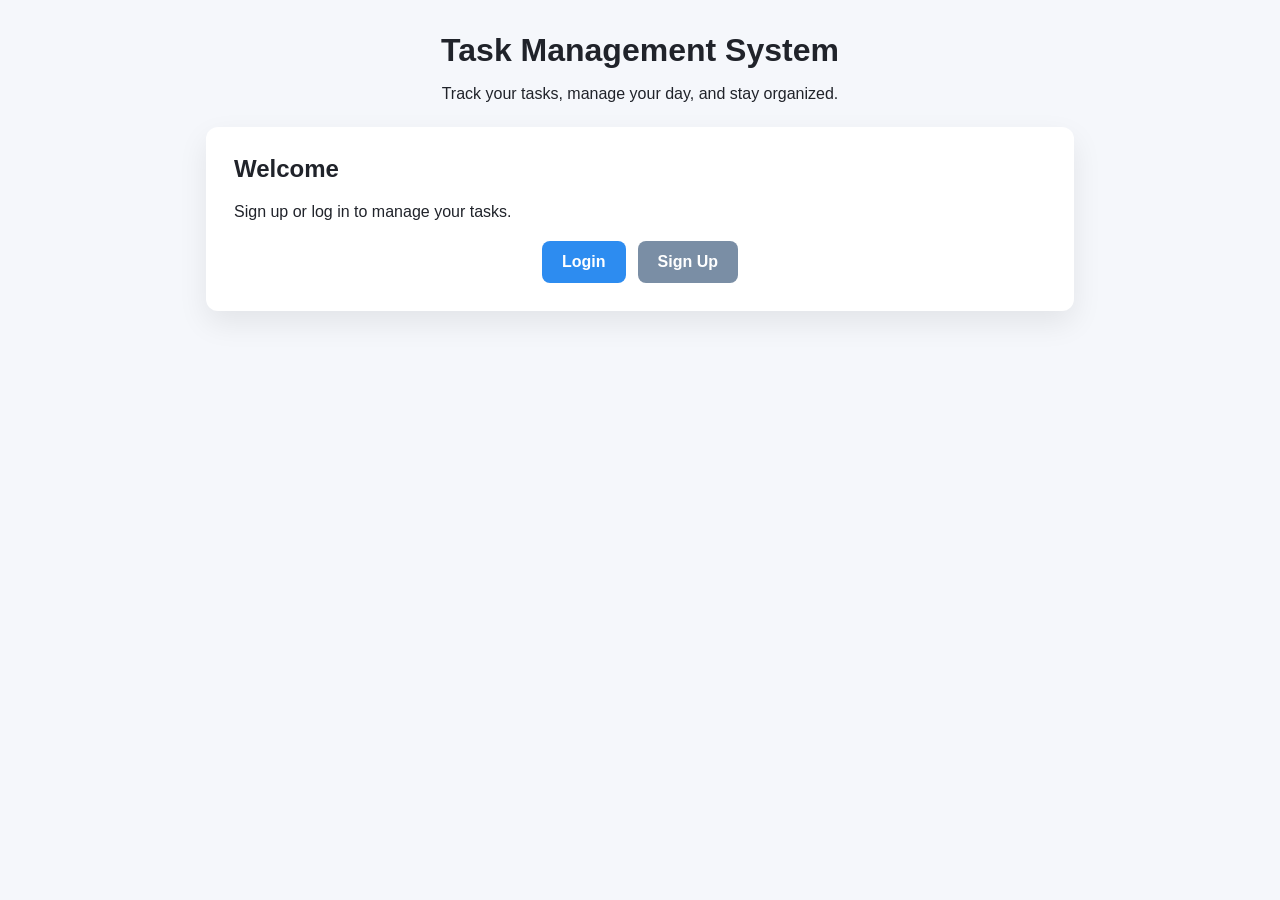
==== frontend/index.html @ 68c85bad "Initial project setup" ====
<!DOCTYPE html>
<html lang="en">
<head>
  <meta charset="UTF-8" />
  <meta name="viewport" content="width=device-width, initial-scale=1.0" />
  <title>Task Management</title>
  <link rel="stylesheet" href="css/style.css" />
</head>
<body>
  <div class="container">
    <header>
      <h1>Task Management System</h1>
      <p>Track your tasks, manage your day, and stay organized.</p>
    </header>

    <main>
      <div class="card">
        <h2>Welcome</h2>
        <p>Sign up or log in to manage your tasks.</p>
        <div class="actions">
          <a href="login.html" class="button">Login</a>
          <a href="signup.html" class="button secondary">Sign Up</a>
        </div>
      </div>
    </main>
  </div>
</body>
</html>
---- frontend/css/style.css ----
* {
  box-sizing: border-box;
}

body {
  margin: 0;
  font-family: Arial, sans-serif;
  background: #f5f7fb;
  color: #20232a;
}

.container {
  max-width: 900px;
  margin: 0 auto;
  padding: 32px 16px;
}

header,
.page-header {
  text-align: center;
  margin-bottom: 24px;
}

.card {
  background: #ffffff;
  border-radius: 12px;
  padding: 28px;
  box-shadow: 0 12px 30px rgba(0, 0, 0, 0.08);
}

.form-card {
  max-width: 420px;
  margin: 0 auto;
}

h1 {
  margin: 0 0 12px;
  font-size: 2rem;
}

h2 {
  margin-top: 0;
}

label {
  display: block;
  margin: 16px 0 8px;
  font-weight: 600;
}

input[type="text"],
input[type="email"],
input[type="password"] {
  width: 100%;
  padding: 12px 14px;
  border: 1px solid #dfe3ea;
  border-radius: 8px;
  font-size: 1rem;
}

.button {
  display: inline-block;
  background: #2d8cf0;
  color: #ffffff;
  border: none;
  padding: 12px 20px;
  border-radius: 8px;
  text-decoration: none;
  font-weight: 700;
  cursor: pointer;
}

.button.secondary {
  background: #7a8ea5;
}

.actions {
  display: flex;
  gap: 12px;
  justify-content: center;
  flex-wrap: wrap;
  margin-top: 20px;
}

.small {
  color: #58637b;
  margin-top: 16px;
  text-align: center;
}

.inline-form {
  display: flex;
  gap: 12px;
  flex-wrap: wrap;
  align-items: center;
  margin-bottom: 20px;
}

.inline-form input {
  flex: 1;
}

.task-list {
  list-style: none;
  padding: 0;
  margin: 0;
}

.task-list li {
  padding: 14px 16px;
  border-bottom: 1px solid #e5e9f2;
}

.task-list li:last-child {
  border-bottom: none;
}

@media (max-width: 640px) {
  .inline-form {
    flex-direction: column;
  }
}
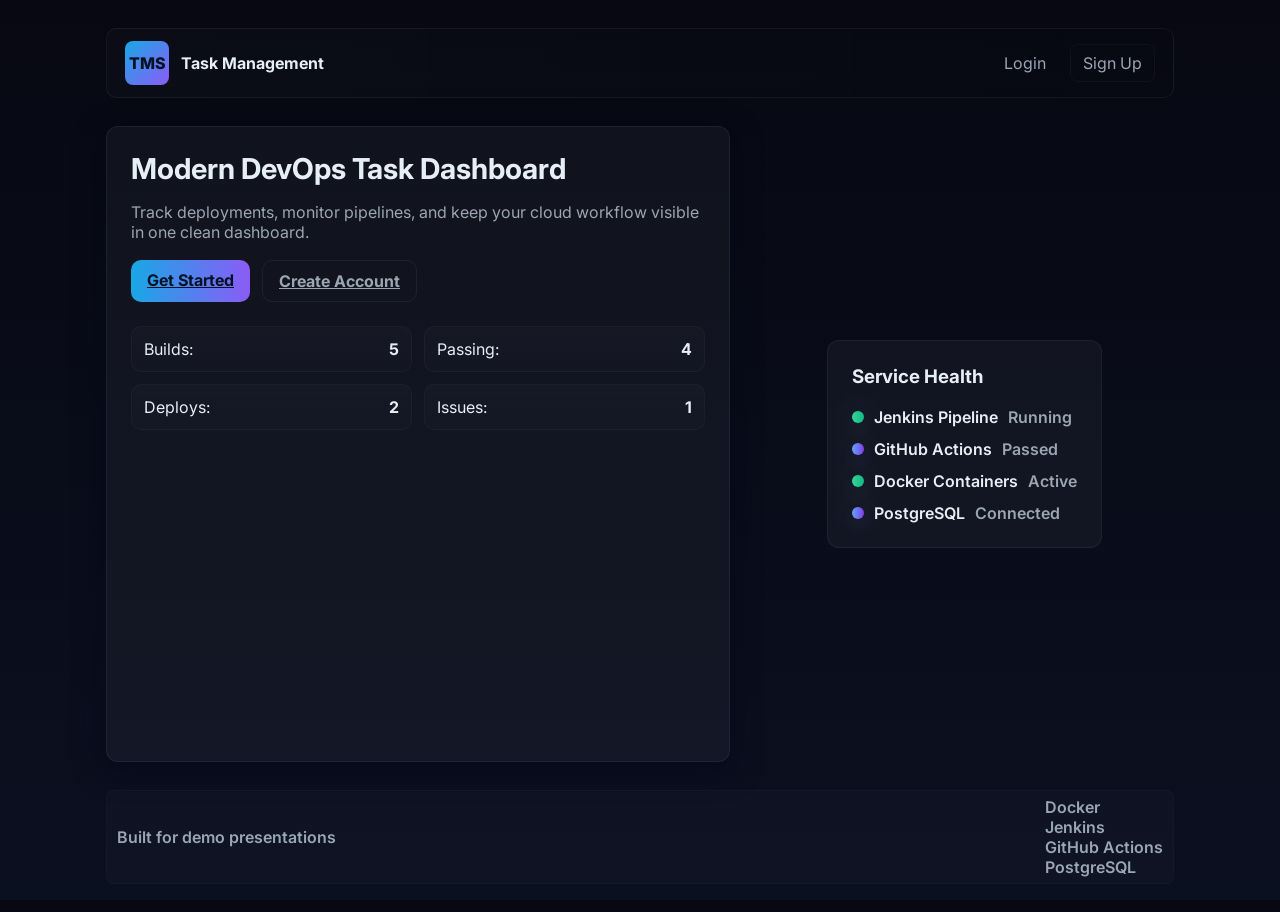
==== commit b13f71a9: "Updated polished frontend" ====
--- a/frontend/index.html
+++ b/frontend/index.html
@@ -1,28 +1,71 @@
 <!DOCTYPE html>
 <html lang="en">
+
 <head>
-  <meta charset="UTF-8" />
-  <meta name="viewport" content="width=device-width, initial-scale=1.0" />
-  <title>Task Management</title>
-  <link rel="stylesheet" href="css/style.css" />
+    <meta charset="UTF-8" />
+    <meta name="viewport" content="width=device-width, initial-scale=1.0" />
+    <title>Task Management</title>
+    <link rel="preconnect" href="https://fonts.googleapis.com">
+    <link rel="preconnect" href="https://fonts.gstatic.com" crossorigin>
+    <link href="https://fonts.googleapis.com/css2?family=Inter:wght@300;400;600;700&display=swap" rel="stylesheet">
+    <link rel="stylesheet" href="css/style.css" />
 </head>
+
 <body>
-  <div class="container">
-    <header>
-      <h1>Task Management System</h1>
-      <p>Track your tasks, manage your day, and stay organized.</p>
-    </header>
+    <div class="page-root">
+        <nav class="nav">
+            <div class="nav-left">
+                <div class="logo">TMS</div>
+                <div class="brand">Task Management</div>
+            </div>
+            <div class="nav-right">
+                <a class="nav-link" href="login.html">Login</a>
+                <a class="nav-link btn-ghost" href="signup.html">Sign Up</a>
+            </div>
+        </nav>
 
-    <main>
-      <div class="card">
-        <h2>Welcome</h2>
-        <p>Sign up or log in to manage your tasks.</p>
-        <div class="actions">
-          <a href="login.html" class="button">Login</a>
-          <a href="signup.html" class="button secondary">Sign Up</a>
-        </div>
-      </div>
-    </main>
-  </div>
+        <main class="hero">
+            <section class="hero-card card-animate">
+                <h1>Modern DevOps Task Dashboard</h1>
+                <p class="muted">Track deployments, monitor pipelines, and keep your cloud workflow visible in one clean
+                    dashboard.</p>
+                <div class="actions">
+                    <a href="login.html" class="button">Get Started</a>
+                    <a href="signup.html" class="button secondary">Create Account</a>
+                </div>
+                <div class="visual-grid" style="margin-top:24px">
+                    <div class="mini-card">Builds: <strong>5</strong></div>
+                    <div class="mini-card">Passing: <strong>4</strong></div>
+                    <div class="mini-card">Deploys: <strong>2</strong></div>
+                    <div class="mini-card">Issues: <strong>1</strong></div>
+                </div>
+            </section>
+            <section class="hero-visual card-animate" aria-hidden>
+                <div class="panel" style="padding:24px">
+                    <h3 style="margin-top:0">Service Health</h3>
+                    <div style="display:flex;flex-direction:column;gap:12px;margin-top:18px">
+                        <div class="status-row"><span class="status-dot online pulse"></span> Jenkins Pipeline <span
+                                class="muted">Running</span></div>
+                        <div class="status-row"><span class="status-dot success pulse"></span> GitHub Actions <span
+                                class="muted">Passed</span></div>
+                        <div class="status-row"><span class="status-dot online pulse"></span> Docker Containers <span
+                                class="muted">Active</span></div>
+                        <div class="status-row"><span class="status-dot success pulse"></span> PostgreSQL <span
+                                class="muted">Connected</span></div>
+                    </div>
+                </div>
+            </section>
+        </main>
+        <footer class="site-footer">
+            <div class="muted">Built for demo presentations</div>
+            <div class="tech-list">
+                <div class="tech-item">Docker</div>
+                <div class="tech-item">Jenkins</div>
+                <div class="tech-item">GitHub Actions</div>
+                <div class="tech-item">PostgreSQL</div>
+            </div>
+        </footer>
+    </div>
 </body>
-</html>
+
+</html>
--- a/frontend/css/style.css
+++ b/frontend/css/style.css
@@ -1,122 +1,519 @@
+:root {
+    --bg: #0b1020;
+    --card: rgba(255, 255, 255, 0.04);
+    --glass: rgba(255, 255, 255, 0.03);
+    --muted: #9aa6b2;
+    --accent: #19a7e5;
+    --accent-2: #8b5cf6;
+    --glass-border: rgba(255, 255, 255, 0.06);
+}
+
 * {
-  box-sizing: border-box;
-}
-
+    box-sizing: border-box
+}
+
+html,
 body {
-  margin: 0;
-  font-family: Arial, sans-serif;
-  background: #f5f7fb;
-  color: #20232a;
-}
-
-.container {
-  max-width: 900px;
-  margin: 0 auto;
-  padding: 32px 16px;
-}
-
-header,
-.page-header {
-  text-align: center;
-  margin-bottom: 24px;
-}
-
-.card {
-  background: #ffffff;
-  border-radius: 12px;
-  padding: 28px;
-  box-shadow: 0 12px 30px rgba(0, 0, 0, 0.08);
-}
-
-.form-card {
-  max-width: 420px;
-  margin: 0 auto;
-}
-
-h1 {
-  margin: 0 0 12px;
-  font-size: 2rem;
-}
-
-h2 {
-  margin-top: 0;
-}
-
-label {
-  display: block;
-  margin: 16px 0 8px;
-  font-weight: 600;
-}
-
-input[type="text"],
-input[type="email"],
-input[type="password"] {
-  width: 100%;
-  padding: 12px 14px;
-  border: 1px solid #dfe3ea;
-  border-radius: 8px;
-  font-size: 1rem;
+    height: 100%
+}
+
+body {
+    margin: 0;
+    font-family: Inter, system-ui, -apple-system, 'Segoe UI', Roboto, 'Helvetica Neue', Arial;
+    background: linear-gradient(180deg, #070812 0%, #0b1020 100%);
+    color: #e6eef6;
+    -webkit-font-smoothing: antialiased;
+}
+
+.page-root {
+    max-width: 1100px;
+    margin: 24px auto;
+    padding: 20px
+}
+
+/* NAV */
+.nav {
+    display: flex;
+    justify-content: space-between;
+    align-items: center;
+    padding: 12px 18px;
+    border-radius: 10px;
+    background: linear-gradient(90deg, rgba(255, 255, 255, 0.02), transparent);
+    backdrop-filter: blur(6px);
+    border: 1px solid var(--glass-border)
+}
+
+.logo {
+    width: 44px;
+    height: 44px;
+    border-radius: 8px;
+    background: linear-gradient(135deg, var(--accent), var(--accent-2));
+    display: flex;
+    align-items: center;
+    justify-content: center;
+    font-weight: 800;
+    color: #061124
+}
+
+.brand {
+    margin-left: 12px;
+    font-weight: 700
+}
+
+.nav-left {
+    display: flex;
+    align-items: center
+}
+
+.nav-right {
+    display: flex;
+    gap: 12px;
+    align-items: center
+}
+
+.nav-link {
+    color: var(--muted);
+    text-decoration: none;
+    padding: 8px 12px;
+    border-radius: 8px
+}
+
+.nav-link:hover {
+    color: #fff;
+    background: rgba(255, 255, 255, 0.02)
+}
+
+.btn-ghost {
+    border: 1px solid rgba(255, 255, 255, 0.04);
+    padding: 8px 12px
+}
+
+/* HERO */
+.hero {
+    display: grid;
+    grid-template-columns: 1fr 420px;
+    gap: 24px;
+    margin-top: 28px
+}
+
+.hero-card {
+    background: var(--card);
+    padding: 36px;
+    border-radius: 12px;
+    border: 1px solid var(--glass-border);
+    box-shadow: 0 8px 30px rgba(2, 6, 23, 0.6)
+}
+
+.hero-card h1 {
+    margin: 0 0 8px;
+    font-size: 1.8rem
+}
+
+.muted {
+    color: var(--muted)
+}
+
+.hero-visual {
+    display: flex;
+    align-items: center;
+    justify-content: center
+}
+
+.visual-grid {
+    display: grid;
+    grid-template-columns: repeat(2, 1fr);
+    gap: 12px
+}
+
+.mini-card {
+    background: linear-gradient(180deg, rgba(255, 255, 255, 0.02), rgba(255, 255, 255, 0.01));
+    padding: 14px;
+    border-radius: 10px;
+    border: 1px solid rgba(255, 255, 255, 0.03);
+    text-align: center
+}
+
+.actions {
+    display: flex;
+    gap: 12px;
+    margin-top: 18px
 }
 
 .button {
-  display: inline-block;
-  background: #2d8cf0;
-  color: #ffffff;
-  border: none;
-  padding: 12px 20px;
-  border-radius: 8px;
-  text-decoration: none;
-  font-weight: 700;
-  cursor: pointer;
+    background: linear-gradient(90deg, var(--accent), var(--accent-2));
+    color: #041226;
+    border: none;
+    padding: 10px 16px;
+    font-weight: 700;
+    border-radius: 10px;
+    cursor: pointer
 }
 
 .button.secondary {
-  background: #7a8ea5;
-}
-
-.actions {
-  display: flex;
-  gap: 12px;
-  justify-content: center;
-  flex-wrap: wrap;
-  margin-top: 20px;
+    background: transparent;
+    border: 1px solid rgba(255, 255, 255, 0.06);
+    color: var(--muted)
+}
+
+/* Button interactions */
+.button,
+.button.secondary,
+.nav-link,
+.btn-ghost {
+    transition: transform .14s ease, box-shadow .14s ease, opacity .14s ease;
+}
+
+.button:hover {
+    transform: translateY(-3px);
+    box-shadow: 0 10px 30px rgba(25, 167, 229, 0.14)
+}
+
+.button.secondary:hover {
+    transform: translateY(-2px);
+    box-shadow: 0 6px 18px rgba(139, 92, 246, 0.06)
+}
+
+/* Status indicators */
+.status-row {
+    display: flex;
+    align-items: center;
+    gap: 10px;
+    font-weight: 600;
+    color: #e6eef6
+}
+
+.status-dot {
+    width: 12px;
+    height: 12px;
+    border-radius: 999px;
+    display: inline-block;
+    box-shadow: 0 4px 14px rgba(0, 0, 0, 0.6)
+}
+
+.status-dot.online {
+    background: linear-gradient(90deg, #34d399, #10b981);
+    box-shadow: 0 6px 18px rgba(16, 185, 129, 0.12)
+}
+
+.status-dot.success {
+    background: linear-gradient(90deg, #60a5fa, #7c3aed);
+    box-shadow: 0 6px 18px rgba(99, 102, 241, 0.12)
+}
+
+.status-dot.warn {
+    background: linear-gradient(90deg, #f59e0b, #f97316);
+    box-shadow: 0 6px 18px rgba(249, 115, 22, 0.12)
+}
+
+.status-dot.offline {
+    background: linear-gradient(90deg, #ef4444, #b91c1c);
+    box-shadow: 0 6px 18px rgba(239, 68, 68, 0.12)
+}
+
+/* Footer */
+.site-footer {
+    margin-top: 28px;
+    padding: 14px 18px;
+    border-radius: 10px;
+    background: linear-gradient(180deg, rgba(255, 255, 255, 0.01), transparent);
+    border: 1px solid var(--glass-border);
+    display: flex;
+    justify-content: space-between;
+    align-items: center;
+    gap: 12px;
+    margin-bottom: 12px;
+    background: rgba(255, 255, 255, 0.02);
+    padding: 6px 10px;
+    border-radius: 8px;
+    font-weight: 600;
+    color: var(--muted);
+    border: 1px solid rgba(255, 255, 255, 0.02)
+}
+
+/* Reduce excessive vertical padding */
+.page-root {
+    min-height: 100vh;
+    display: flex;
+    flex-direction: column;
+    margin: 12px auto;
+    padding: 16px;
+}
+
+.page-root main {
+    flex: 1;
+}
+
+.hero-card {
+    padding: 24px;
+}
+
+/* Recent activity mini-cards tweak */
+.mini-card {
+    display: flex;
+    justify-content: space-between;
+    align-items: center;
+    padding: 12px;
+}
+
+@media (max-width:760px) {
+    .hero {
+        grid-template-columns: 1fr;
+    }
+
+    .hero-card {
+        order: 2;
+    }
+
+    aside {
+        order: 1;
+    }
+}
+
+/* Icons */
+.icon {
+    width: 18px;
+    height: 18px;
+    fill: currentColor;
+    display: inline-block;
+    vertical-align: middle;
+}
+
+.status-icon {
+    width: 14px;
+    height: 14px;
+    margin-right: 8px;
+    vertical-align: middle;
+}
+
+/* Subtle entrance/exit animations */
+.card-animate {
+    animation: cardIn .38s cubic-bezier(.2, .9, .2, 1);
+}
+
+@keyframes cardIn {
+    from {
+        opacity: 0;
+        transform: translateY(6px) scale(.995);
+    }
+
+    to {
+        opacity: 1;
+        transform: none;
+    }
+}
+
+.task-item {
+    opacity: 0;
+    transform: translateY(6px);
+    animation: taskIn .28s cubic-bezier(.2, .9, .2, 1) forwards;
+}
+
+@keyframes taskIn {
+    to {
+        opacity: 1;
+        transform: none;
+    }
+}
+
+.task-item.removing {
+    animation: taskOut .22s ease forwards;
+}
+
+@keyframes taskOut {
+    to {
+        opacity: 0;
+        transform: translateX(8px) scale(.98);
+    }
+}
+
+/* Status pulse */
+.status-dot.pulse {
+    position: relative;
+}
+
+.status-dot.pulse:after {
+    content: '';
+    position: absolute;
+    inset: 0;
+    border-radius: 999px;
+    box-shadow: 0 0 14px currentColor;
+    opacity: .18;
+    transform: scale(1.25);
+    filter: blur(6px);
+}
+
+/* Icons in nav */
+.nav .logo svg {
+    width: 28px;
+    height: 28px;
+}
+
+/* prefer-reduced-motion */
+@media (prefers-reduced-motion: reduce) {
+    * {
+        animation: none !important;
+        transition: none !important;
+    }
+}
+
+/* AUTH PAGES */
+.auth-page {
+    display: flex;
+    align-items: center;
+    justify-content: center;
+    min-height: calc(100vh - 64px);
+    padding: 40px;
+}
+
+.auth-card {
+    display: flex;
+    width: 920px;
+    border-radius: 14px;
+    overflow: hidden;
+    background: linear-gradient(180deg, rgba(255, 255, 255, 0.02), transparent);
+    border: 1px solid var(--glass-border);
+}
+
+.auth-left {
+    flex: 1;
+    padding: 36px;
+}
+
+.auth-right {
+    width: 340px;
+    background: linear-gradient(180deg, rgba(255, 255, 255, 0.02), rgba(255, 255, 255, 0.01));
+    display: flex;
+    flex-direction: column;
+    align-items: center;
+    justify-content: center;
+    padding: 28px;
+}
+
+.brand-large {
+    background: linear-gradient(135deg, var(--accent), var(--accent-2));
+    -webkit-background-clip: text;
+    background-clip: text;
+    color: transparent;
+    font-size: 48px;
+    font-weight: 800;
+}
+
+.auth-form label {
+    display: block;
+    margin-top: 12px;
+    font-weight: 600;
+    color: #d8e6f4;
+}
+
+.auth-form input {
+    width: 100%;
+    padding: 12px 14px;
+    margin-top: 6px;
+    border-radius: 10px;
+    border: 1px solid rgba(255, 255, 255, 0.04);
+    background: transparent;
+    color: inherit;
 }
 
 .small {
-  color: #58637b;
-  margin-top: 16px;
-  text-align: center;
+    margin-top: 12px;
+    color: var(--muted);
+}
+
+display: flex;
+gap: 12px
+}
+
+.summary-card {
+    flex: 1;
+    padding: 18px;
+    border-radius: 12px;
+    background: var(--glass);
+    border: 1px solid var(--glass-border);
+    text-align: left
+}
+
+.summary-card h3 {
+    margin: 0;
+    font-size: 0.9rem;
+    color: var(--muted)
+}
+
+.summary-card p {
+    margin: 8px 0 0;
+    font-size: 1.4rem;
+    font-weight: 700
+}
+
+.panel {
+    background: var(--card);
+    padding: 18px;
+    border-radius: 12px;
+    border: 1px solid var(--glass-border)
+}
+
+.tasks-header {
+    display: flex;
+    justify-content: space-between;
+    align-items: center;
+    margin-bottom: 12px
 }
 
 .inline-form {
-  display: flex;
-  gap: 12px;
-  flex-wrap: wrap;
-  align-items: center;
-  margin-bottom: 20px;
+    display: flex;
+    gap: 8px
 }
 
 .inline-form input {
-  flex: 1;
+    flex: 1;
+    padding: 10px;
+    border-radius: 8px;
+    border: 1px solid rgba(255, 255, 255, 0.04);
+    background: transparent;
+    color: inherit
 }
 
 .task-list {
-  list-style: none;
-  padding: 0;
-  margin: 0;
+    list-style: none;
+    padding: 0;
+    margin: 0
 }
 
 .task-list li {
-  padding: 14px 16px;
-  border-bottom: 1px solid #e5e9f2;
-}
-
-.task-list li:last-child {
-  border-bottom: none;
-}
-
-@media (max-width: 640px) {
-  .inline-form {
-    flex-direction: column;
-  }
-}
+    padding: 12px;
+    border-radius: 8px;
+    margin-bottom: 8px;
+    background: linear-gradient(180deg, rgba(255, 255, 255, 0.01), transparent);
+    border: 1px solid rgba(255, 255, 255, 0.02);
+    cursor: pointer;
+    display: flex;
+    justify-content: space-between;
+    align-items: center
+}
+
+.task-list li:hover {
+    transform: translateY(-2px);
+    box-shadow: 0 8px 20px rgba(2, 6, 23, 0.5)
+}
+
+.chip {
+    padding: 6px 10px;
+    border-radius: 999px;
+    background: rgba(255, 255, 255, 0.03);
+    border: 1px solid rgba(255, 255, 255, 0.02);
+    font-weight: 600
+}
+
+@media (max-width:980px) {
+    .hero {
+        grid-template-columns: 1fr
+    }
+
+    .dashboard {
+        grid-template-columns: 1fr
+    }
+
+    .page-root {
+        padding: 12px
+    }
+}
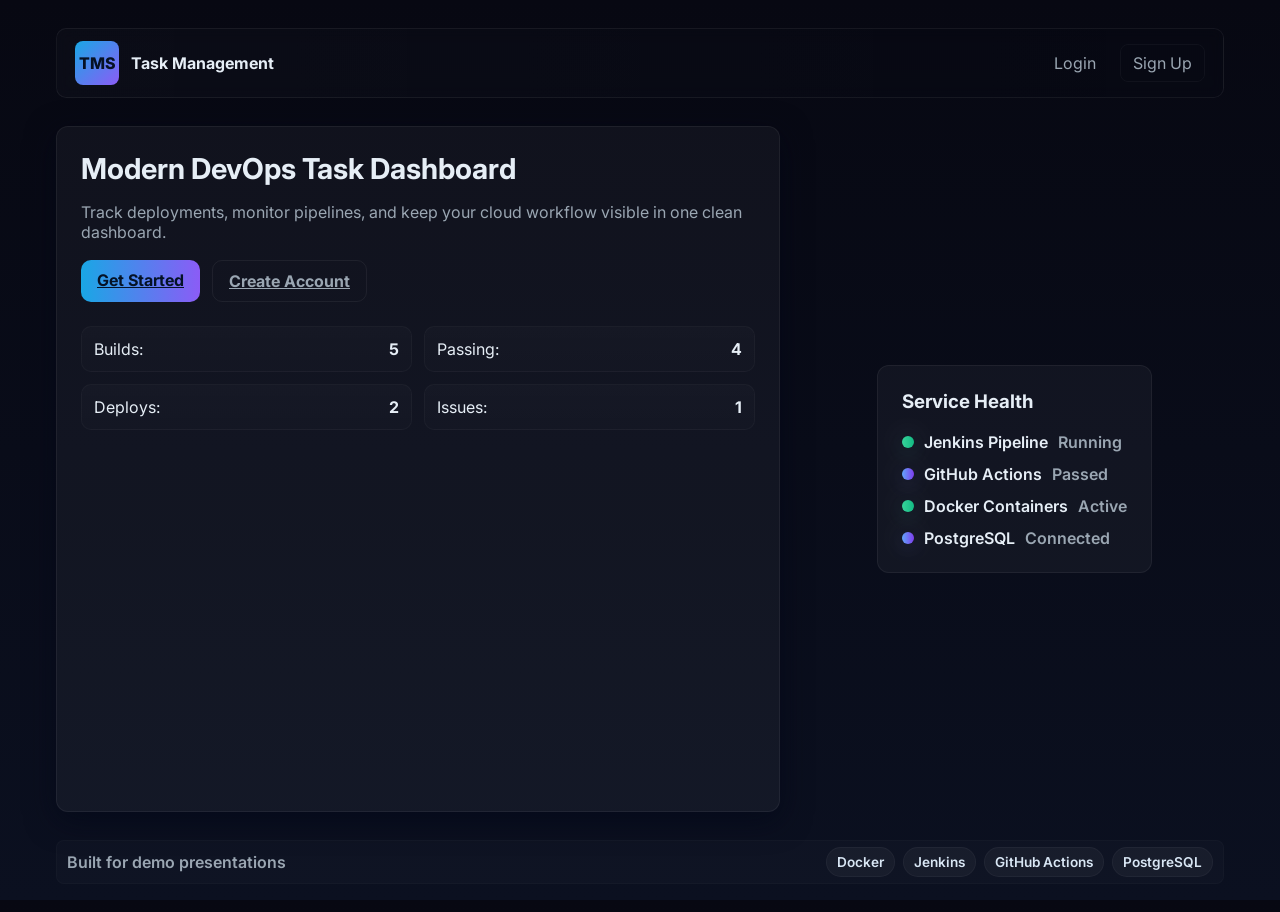
==== commit 6e8a440b: "Enhanced DevOps dashboard and activity system" ====
--- a/frontend/index.html
+++ b/frontend/index.html
@@ -8,7 +8,7 @@
     <link rel="preconnect" href="https://fonts.googleapis.com">
     <link rel="preconnect" href="https://fonts.gstatic.com" crossorigin>
     <link href="https://fonts.googleapis.com/css2?family=Inter:wght@300;400;600;700&display=swap" rel="stylesheet">
-    <link rel="stylesheet" href="css/style.css" />
+    <link rel="stylesheet" href="css/style.css?v=20260521-4" />
 </head>
 
 <body>
@@ -68,4 +68,4 @@
     </div>
 </body>
 
-</html>+</html>
--- a/frontend/css/style.css
+++ b/frontend/css/style.css
@@ -6,6 +6,12 @@
     --accent: #19a7e5;
     --accent-2: #8b5cf6;
     --glass-border: rgba(255, 255, 255, 0.06);
+    --status-pending: #f59e0b;
+    --status-progress: #19a7e5;
+    --status-done: #10b981;
+    --danger: #ef4444;
+    --warning: #f59e0b;
+    --success: #10b981;
 }
 
 * {
@@ -26,9 +32,12 @@
 }
 
 .page-root {
-    max-width: 1100px;
-    margin: 24px auto;
-    padding: 20px
+    max-width: 1200px;
+    margin: 0 auto;
+    padding: 16px;
+    min-height: 100vh;
+    display: flex;
+    flex-direction: column;
 }
 
 /* NAV */
@@ -179,7 +188,8 @@
     align-items: center;
     gap: 10px;
     font-weight: 600;
-    color: #e6eef6
+    color: #e6eef6;
+    flex-wrap: wrap;
 }
 
 .status-dot {
@@ -253,6 +263,68 @@
     justify-content: space-between;
     align-items: center;
     padding: 12px;
+}
+
+.activity-item {
+    gap: 10px;
+    text-align: left;
+    border-left: 4px solid rgba(255, 255, 255, 0.12);
+}
+
+.activity-item strong {
+    display: block;
+    margin-bottom: 2px;
+}
+
+.activity-icon {
+    width: 28px;
+    height: 28px;
+    border-radius: 8px;
+    display: inline-flex;
+    align-items: center;
+    justify-content: center;
+    flex-shrink: 0;
+    background: rgba(255, 255, 255, 0.05);
+}
+
+.activity-build {
+    border-left-color: var(--status-progress);
+}
+
+.activity-build .activity-icon {
+    color: var(--status-progress);
+    background: rgba(25, 167, 229, 0.12);
+}
+
+.activity-deploy {
+    border-left-color: var(--status-done);
+}
+
+.activity-deploy .activity-icon {
+    color: var(--status-done);
+    background: rgba(16, 185, 129, 0.12);
+}
+
+.activity-task {
+    border-left-color: var(--status-pending);
+}
+
+.activity-task .activity-icon {
+    color: var(--status-pending);
+    background: rgba(245, 158, 11, 0.12);
+}
+
+.activity-database {
+    border-left-color: var(--accent-2);
+}
+
+.activity-database .activity-icon {
+    color: var(--accent-2);
+    background: rgba(139, 92, 246, 0.12);
+}
+
+.activity-system {
+    border-left-color: var(--muted);
 }
 
 @media (max-width:760px) {
@@ -420,8 +492,17 @@
     color: var(--muted);
 }
 
-display: flex;
-gap: 12px
+.summary {
+    display: flex;
+    gap: 12px;
+    flex-wrap: wrap;
+}
+
+.dashboard {
+    display: grid;
+    grid-template-columns: minmax(0, 1fr) 320px;
+    gap: 18px;
+    align-items: start;
 }
 
 .summary-card {
@@ -496,6 +577,120 @@
     box-shadow: 0 8px 20px rgba(2, 6, 23, 0.5)
 }
 
+.task-item-content {
+    min-width: 0;
+    display: flex;
+    flex-direction: column;
+    gap: 8px;
+}
+
+.task-item-title {
+    font-weight: 700;
+    word-break: break-word;
+}
+
+.task-item-actions {
+    display: flex;
+    gap: 8px;
+    align-items: center;
+    flex-shrink: 0;
+    flex-wrap: wrap;
+    justify-content: flex-end;
+}
+
+.task-item-status {
+    display: flex;
+    gap: 4px;
+    flex-wrap: wrap;
+    justify-content: flex-end;
+}
+
+.status-btn {
+    min-width: 64px;
+    padding: 6px 8px;
+    border-radius: 8px;
+    border: 1px solid rgba(255, 255, 255, 0.05);
+    background: rgba(255, 255, 255, 0.03);
+    color: var(--muted);
+    cursor: pointer;
+    font-weight: 700;
+}
+
+.status-btn.active {
+    background: rgba(255, 255, 255, 0.08);
+    border-color: rgba(255, 255, 255, 0.16);
+}
+
+.status-badge {
+    width: fit-content;
+    padding: 4px 9px;
+    border-radius: 999px;
+    border: 1px solid rgba(255, 255, 255, 0.08);
+    font-size: 0.74rem;
+    font-weight: 800;
+    letter-spacing: 0;
+    text-transform: uppercase;
+}
+
+.status-badge.pending {
+    color: var(--status-pending);
+    background: rgba(245, 158, 11, 0.12);
+}
+
+.status-badge.in-progress {
+    color: var(--status-progress);
+    background: rgba(25, 167, 229, 0.12);
+}
+
+.status-badge.completed {
+    color: var(--status-done);
+    background: rgba(16, 185, 129, 0.12);
+}
+
+.button.sm {
+    padding: 6px 10px;
+    border-radius: 8px;
+}
+
+.button.danger {
+    background: var(--danger);
+    color: #fff;
+}
+
+.tech-list {
+    display: flex;
+    flex-wrap: wrap;
+    gap: 8px;
+    justify-content: center;
+}
+
+.tech-item {
+    padding: 6px 10px;
+    border-radius: 999px;
+    background: rgba(255, 255, 255, 0.04);
+    border: 1px solid rgba(255, 255, 255, 0.04);
+    color: #d8e6f4;
+    font-size: 0.85rem;
+}
+
+.loading-spinner {
+    display: inline-block;
+    width: 12px;
+    height: 12px;
+    margin-right: 6px;
+    border: 2px solid rgba(255, 255, 255, 0.35);
+    border-top-color: #fff;
+    border-radius: 50%;
+    animation: spin .7s linear infinite;
+    vertical-align: -2px;
+}
+
+@keyframes spin {
+    to {
+        transform: rotate(360deg);
+    }
+}
+
 .chip {
     padding: 6px 10px;
     border-radius: 999px;
@@ -516,4 +711,4 @@
     .page-root {
         padding: 12px
     }
-}+}
